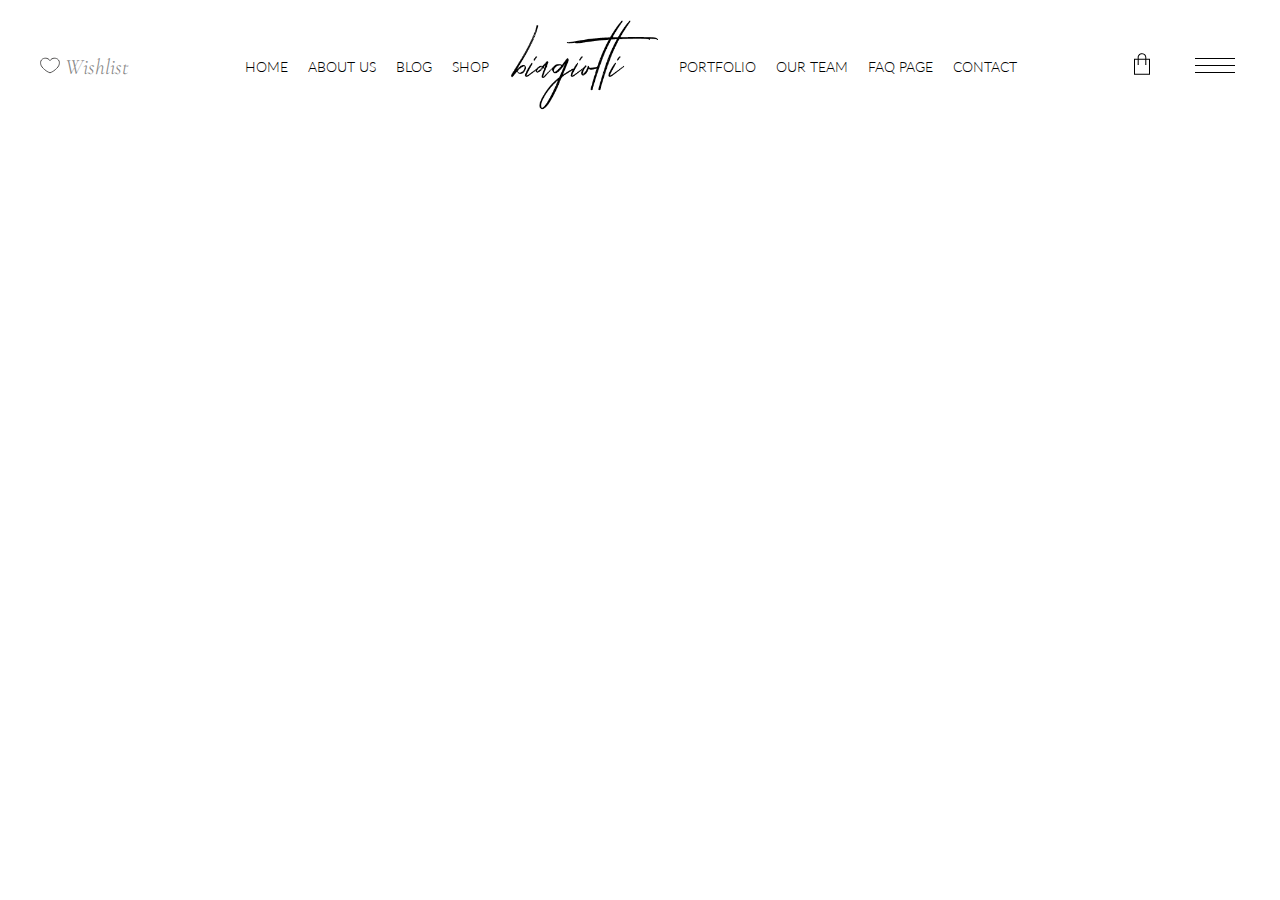
==== about.html @ 4d072e86 "add same structure in all pages" ====
<!DOCTYPE html>
<html lang="en">
  <head>
    <meta charset="UTF-8" />
    <meta name="viewport" content="width=device-width, initial-scale=1.0" />
    <link
      rel="shortcut icon"
      href="https://biagiotti.qodeinteractive.com/elementor/wp-content/uploads/2019/09/cropped-Favikon6-32x32.png"
      type="image/x-icon"
    />
    <link rel="preconnect" href="https://fonts.googleapis.com" />
    <link rel="preconnect" href="https://fonts.gstatic.com" crossorigin />
    <link
      href="https://fonts.googleapis.com/css2?family=Lato:ital,wght@0,100;0,300;0,400;0,700;0,900;1,100;1,300;1,400;1,700;1,900&display=swap"
      rel="stylesheet"
    />
    <link
      href="https://fonts.googleapis.com/css2?family=Cormorant:ital,wght@0,300..700;1,300..700&display=swap"
      rel="stylesheet"
    />
    <link
      rel="stylesheet"
      href="https://cdnjs.cloudflare.com/ajax/libs/font-awesome/6.5.2/css/all.min.css"
      integrity="sha512-SnH5WK+bZxgPHs44uWIX+LLJAJ9/2PkPKZ5QiAj6Ta86w+fsb2TkcmfRyVX3pBnMFcV7oQPJkl9QevSCWr3W6A=="
      crossorigin="anonymous"
      referrerpolicy="no-referrer"
    />
    <link rel="stylesheet" href="./assets/css/style.css" />
    <title>Biagiotti - Beauty and Cosmetics Shop</title>
  </head>
  <body>
    <div class="responsive-navbar">
      <div class="logo">
        <img class="logo" src="./assets/images/logo.png" alt="" />
      </div>
      <div class="menu-logo">
        <svg width="50px" height="20px" viewBox="0 0 50 20">
          <rect x="5" y="3" width="40" height="1"></rect>
          <rect x="5" y="10" width="40" height="1"></rect>
          <rect x="5" y="17" width="40" height="1"></rect>
        </svg>
      </div>
    </div>
    <div class="responsive-menu">
      <ul class="responsive-content">
        <div class="close-responsive-menu">
          <i class="fa-solid fa-x" style="color: #838383"></i>
        </div>
        <li><a href="./index.html">Home</a></li>
        <li><a href="./about.html">About Us</a></li>
        <li><a href="./blog.html">Blog</a></li>
        <li><a href="./shop.html">Shop</a></li>
        <li><a href="./portfolio.html">Portfolio</a></li>
        <li><a href="./ourteam.html">Our Team</a></li>
        <li><a href="./faqpage.html">Faq Page</a></li>
        <li><a href="./contact.html">Contact</a></li>
      </ul>
    </div>
    <header>
      <div class="wishlist">
        <a href="./wishlist.html">
          <svg
            width="19.902px"
            height="17px"
            viewBox="2.509 5.441 19.902 15.583"
            fill="none"
            class="heart"
          >
            <path
              stroke="#4F4E4E"
              d="M12.5,20.514c-2.217-0.705-4.058-2.137-4.058-2.137  c-1.704-1.273-2.892-2.516-2.892-2.516c-0.708-0.699-1.3-1.494-1.753-2.385c-0.708-1.389-0.971-3.06-0.464-4.563  C3.982,6.993,5.958,6.29,5.958,6.29c1.351-0.485,3.188-0.513,4.595,0.244C11.96,7.291,12.5,8.482,12.5,8.482  s0.541-1.191,1.945-1.949c1.409-0.757,3.245-0.729,4.598-0.244c0,0,1.975,0.703,2.623,2.624c0.508,1.503,0.244,3.174-0.465,4.563  c-0.452,0.891-1.044,1.686-1.752,2.385c0,0-1.188,1.242-2.893,2.516C16.557,18.377,14.717,19.809,12.5,20.514z"
            ></path>
          </svg>
          Wishlist</a
        >
      </div>
      <nav>
        <ul>
          <li><a href="./index.html">Home</a></li>
          <li><a href="./about.html">About Us</a></li>
          <li><a href="./blog.html">Blog</a></li>
          <li><a href="./shop.html">Shop</a></li>
          <li>
            <img class="logo" src="./assets/images/logo.png" alt="" />
          </li>
          <li><a href="./portfolio.html">Portfolio</a></li>
          <li><a href="./ourteam.html">Our Team</a></li>
          <li><a href="./faqpage.html">Faq Page</a></li>
          <li><a href="./contact.html">Contact</a></li>
        </ul>
      </nav>
      <div class="cart-menu">
        <ul>
          <li>
            <a href="./cart.html">
              <svg width="16px" height="22px" viewBox="2 1.844 16 21.561">
                <path
                  d="M14.295,7.404v-1.51c0-0.041-0.05-4.05-4.342-4.05c-3.092,0-4.139,2.505-4.263,3.875v1.685H2v16h16v-16H14.295z
                     M6.688,5.765c0.011-0.119,0.303-2.921,3.265-2.921c3.227,0,3.34,2.739,3.342,3.05v1.51H6.688V5.765z M17,22.404H3v-14h2.69v4
                    c-0.133,0.13-0.216,0.311-0.216,0.512c0,0.396,0.321,0.717,0.716,0.717c0.396,0,0.717-0.32,0.717-0.717
                    c0-0.201-0.083-0.382-0.217-0.512l-0.001-4h6.606v4c-0.133,0.13-0.217,0.311-0.217,0.512c0,0.396,0.32,0.717,0.717,0.717
                    c0.395,0,0.717-0.32,0.717-0.717c0-0.201-0.084-0.381-0.217-0.512v-4H17V22.404z"
                ></path>
              </svg>
            </a>
          </li>
          <li>
            <a class="open-menu" href="#menu">
              <svg width="50px" height="20px" viewBox="0 0 50 20">
                <rect x="5" y="3" width="40" height="1"></rect>
                <rect x="5" y="10" width="40" height="1"></rect>
                <rect x="5" y="17" width="40" height="1"></rect>
              </svg>
            </a>
          </li>
        </ul>
      </div>
    </header>
    <div class="sidebar">
      <div class="sidebar-content">
        <div class="x-logo">
          <i class="fa-solid fa-x" style="color: #ffffff"></i>
        </div>
        <div class="logo-white">
          <img src="./assets/images/logo_white.png" alt="" />
        </div>
        <p>
          At vero eos et accusamus et iusto odio dignissimos qui blanditiis
          praesentium voluptatum.
        </p>
        <div class="icons">
          <a href="#facebook">
            <i class="fa-brands fa-facebook-f" style="color: #ffffff"></i
          ></a>
          <a href="#twitter"
            ><i class="fa-brands fa-twitter" style="color: #ffffff"></i
          ></a>
          <a href="#instagram"
            ><i class="fa-brands fa-instagram" style="color: #ffffff"></i
          ></a>
          <a href="#pinterest"
            ><i class="fa-brands fa-pinterest" style="color: #ffffff"></i
          ></a>
        </div>
        <div class="collections-text">
          <p>COLLECTIONS</p>
          <ul>
            <li><a href="./blog.html">Organic Collections</a></li>
            <li><a href="./blog.html">ABCDEH Beauty - Forever Young</a></li>
            <li><a href="./blog.html">Pure Skin Solutions</a></li>
          </ul>
        </div>
      </div>
    </div>
    <script src="./assets/js/script.js"></script>
  </body>
</html>
---- assets/css/style.css ----
* {
  margin: 0;
  padding: 0;
  box-sizing: border-box;
}
/* responsive navbar */
.responsive-navbar {
  display: none;
}
.responsive-menu {
  transition: 1s all;
  height: 100vh;
  width: 0;
  background-color: #000;
  position: fixed;
  top: 0;
  left: 0;
  right: 0;
  display: flex;
  justify-content: center;
  align-items: center;
  .close-responsive-menu {
    position: absolute;
    right: 50px;
    top: 25px;
    font-size: 35px;
  }
  ul {
    display: none;
    li {
      list-style: none;
      text-align: center;
      .logo {
        width: 150px;
      }
      a {
        font-family: "Lato", serif;
        font-weight: 400;
        text-decoration: none;
        color: #4f4e4e;
        font-size: 20px;
        text-transform: uppercase;
        position: relative;
        line-height: 40px;
        &::after {
          transition: 0.5s all;
          position: absolute;
          top: 100%;
          left: 0;
          content: " ";
          background-color: #4f4e4e;
          height: 1px;
          width: 0px;
        }
        &:hover::after {
          position: absolute;
          top: 100%;
          left: 0;
          content: " ";
          background-color: #4f4e4e;
          height: 1px;
          width: 100%;
        }
      }
    }
  }
}

/* header css */
header {
  display: flex;
  justify-content: space-between;
  align-items: center;
  padding: 20px 40px;
  .wishlist {
    a {
      font-family: "Cormorant", serif;
      font-style: italic;
      font-weight: 100;
      text-decoration: none;
      color: #838383;
      font-size: 22px;
      .heart path {
        fill: #fff;
        transition: all 0.25s ease-in-out;
      }

      &:hover path {
        fill: #4f4e4e;
      }
    }
  }
  nav {
    ul {
      display: flex;
      justify-content: space-between;
      align-items: center;
      gap: 20px;
      li {
        list-style: none;
        .logo {
          width: 150px;
        }
        a {
          font-family: "Lato", serif;
          font-weight: 300;
          text-decoration: none;
          color: black;
          font-size: 14px;
          text-transform: uppercase;
          position: relative;
          &::after {
            transition: 0.5s all;
            position: absolute;
            top: 100%;
            left: 0;
            content: " ";
            background-color: #000;
            height: 1px;
            width: 0px;
          }
          &:hover::after {
            position: absolute;
            top: 100%;
            left: 0;
            content: " ";
            background-color: #000;
            height: 1px;
            width: 100%;
          }
        }
      }
    }
  }
  .cart-menu {
    ul {
      display: flex;
      justify-content: space-between;
      align-items: center;
      gap: 40px;
      li {
        list-style: none;
        a {
          text-decoration: none;
          color: black;
          font-size: 25px;
        }
      }
    }
  }
}

/* sidebar css */
.sidebar {
  position: fixed;
  top: 0;
  right: 0;
  background-color: #000;
  height: 100vh;
  width: 0px;
  display: flex;
  align-items: center;
  flex-direction: column;
  padding: 0;
  overflow: hidden;
  transition: 1s all;
  .sidebar-content {
    display: none;
    position: relative;
    .x-logo {
      cursor: pointer;
      position: absolute;
      top: 47px;
      right: 32px;
      i {
        font-size: 35px;
      }
    }
    .logo-white {
      display: flex;
      justify-content: center;
      align-items: center;
      padding-top: 100px;
      img {
        width: 150px;
      }
    }
    p {
      padding-top: 50px;
      font-family: "Cormorant", serif;
      font-style: italic;
      font-weight: 700;
      color: #838383;
      font-size: 22px;
      text-align: center;
      width: 500px;
    }
    .icons {
      padding: 30px 0 0 0;
      display: flex;
      justify-content: center;
      align-items: center;
      gap: 20px;
      a {
        border: 1px solid #838383;
        text-decoration: none;
        transition: 0.5s all;
        i {
          width: 40px;
          height: 40px;
          display: flex;
          justify-content: center;
          align-items: center;
        }
        &:hover {
          border-color: #fff;
        }
      }
    }
    .collections-text {
      p {
        font-family: "Lato", serif;
        color: #fff;
        font-weight: 300;
        padding-bottom: 20px;
      }
      ul {
        text-align: center;
        line-height: 35px;
        li {
          list-style: none;
          font-family: "Cormorant", serif;
          font-style: italic;
          font-weight: 700;
          a {
            transition: 0.5s all;
            color: #838383;
            font-size: 18px;
            text-decoration: none;
            &:hover {
              color: #fff;
            }
          }
        }
      }
    }
  }
}

@media only screen and (max-width: 768px) {
  .responsive-navbar {
    display: block;
    display: flex;
    justify-content: space-between;
    padding: 10px 40px;
    align-items: center;
    border-bottom: 1px solid #838383;
    .logo {
      img {
        width: 100px;
      }
    }
  }
  header {
    display: none;
  }
}
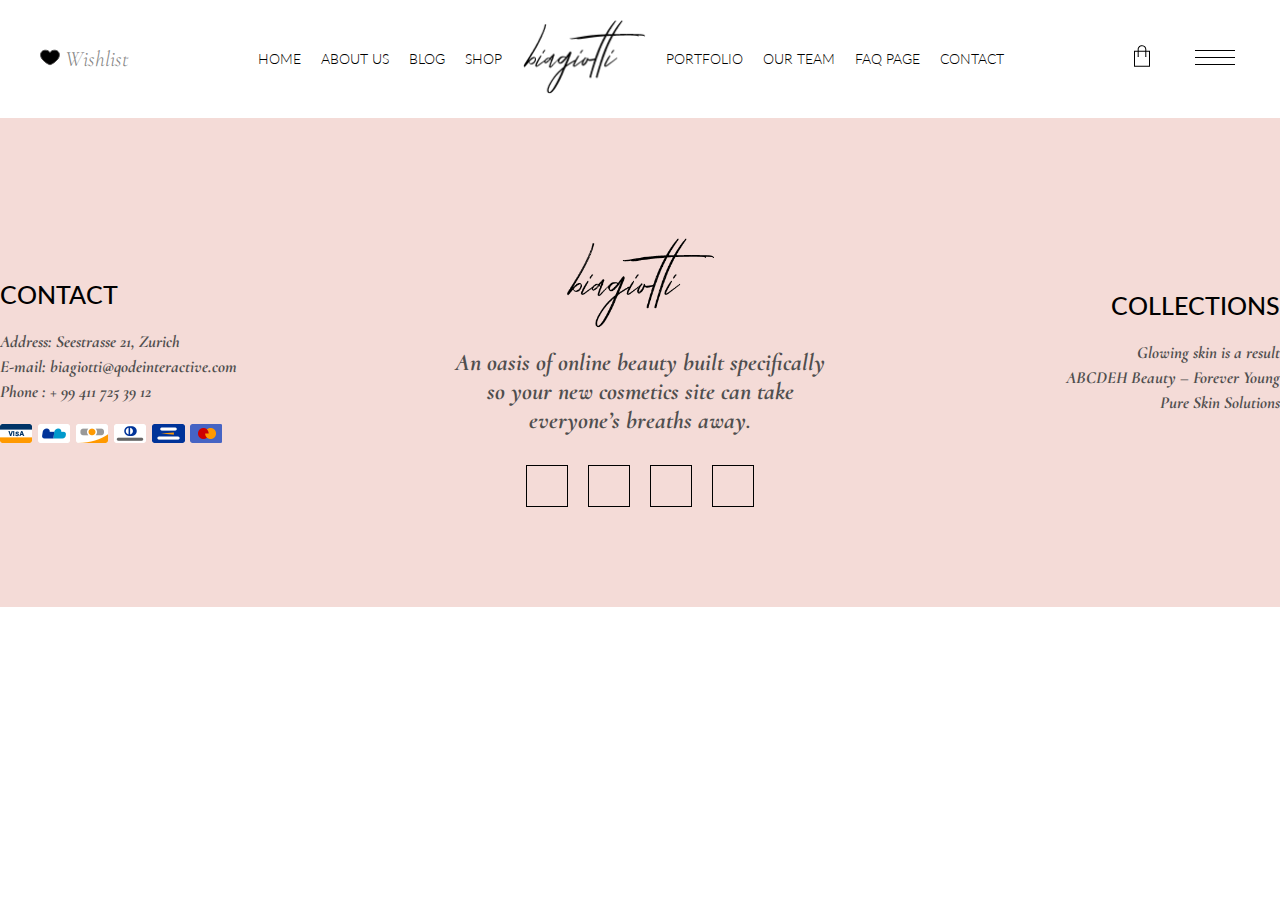
==== commit 8b4febc7: "completed home page and added footer in all pages" ====
--- a/about.html
+++ b/about.html
@@ -152,6 +152,42 @@
         </div>
       </div>
     </div>
+    <footer>
+      <div class="container">
+        <div class="left">
+          <p>CONTACT</p>
+          <div>
+            <span>Address: Seestrasse 21, Zurich</span>
+            <a href="mailto:biagiotti@qodeinteractive.com"
+              >E-mail: biagiotti@qodeinteractive.com</a
+            >
+            <a href="tel:123456">Phone : + 99 411 725 39 12</a>
+          </div>
+          <img src="./assets/images/footer-img-1.png" alt="" />
+        </div>
+        <div class="middle">
+          <img src="./assets/images/logo.png" alt="" />
+          <p>
+            An oasis of online beauty built specifically so your new cosmetics
+            site can take everyone’s breaths away.
+          </p>
+          <div class="icons">
+            <a href="#facebook"> <i class="fa-brands fa-facebook-f"></i></a>
+            <a href="#twitter"><i class="fa-brands fa-twitter"></i></a>
+            <a href="#instagram"><i class="fa-brands fa-instagram"></i></a>
+            <a href="#pinterest"><i class="fa-brands fa-pinterest"></i></a>
+          </div>
+        </div>
+        <div class="right">
+          <p>COLLECTIONS</p>
+          <div>
+            <span>Glowing skin is a result</span>
+            <span>ABCDEH Beauty – Forever Young</span>
+            <span>Pure Skin Solutions</span>
+          </div>
+        </div>
+      </div>
+    </footer>
     <script src="./assets/js/script.js"></script>
   </body>
 </html>
--- a/assets/css/style.css
+++ b/assets/css/style.css
@@ -3,16 +3,20 @@
   padding: 0;
   box-sizing: border-box;
 }
+html {
+  scroll-behavior: smooth;
+}
 /* responsive navbar */
 .responsive-navbar {
   display: none;
 }
 .responsive-menu {
   transition: 1s all;
-  height: 100vh;
+  height: 100%;
   width: 0;
   background-color: #000;
   position: fixed;
+  z-index: 90;
   top: 0;
   left: 0;
   right: 0;
@@ -72,6 +76,10 @@
   justify-content: space-between;
   align-items: center;
   padding: 20px 40px;
+  transition: 1s all;
+  z-index: 50;
+  background-color: #fff;
+  width: 100%;
   .wishlist {
     a {
       font-family: "Cormorant", serif;
@@ -81,12 +89,12 @@
       color: #838383;
       font-size: 22px;
       .heart path {
-        fill: #fff;
+        fill: #000;
         transition: all 0.25s ease-in-out;
       }
 
       &:hover path {
-        fill: #4f4e4e;
+        fill: #838383;
       }
     }
   }
@@ -99,7 +107,7 @@
       li {
         list-style: none;
         .logo {
-          width: 150px;
+          width: 124px;
         }
         a {
           font-family: "Lato", serif;
@@ -153,6 +161,7 @@
 /* sidebar css */
 .sidebar {
   position: fixed;
+  z-index: 80;
   top: 0;
   right: 0;
   background-color: #000;
@@ -247,8 +256,149 @@
   }
 }
 
+/* footer */
+footer {
+  background-color: #f4dbd7;
+  .container {
+    display: flex;
+    justify-content: space-around;
+    align-items: center;
+    padding: 100px 0;
+    .left {
+      width: 100%;
+      p {
+        color: #000;
+        font-family: "Lato", serif;
+        font-size: 25px;
+        font-weight: 500;
+      }
+      div {
+        padding: 20px 0;
+        display: flex;
+        flex-direction: column;
+        span,
+        a {
+          color: #4f4e4e;
+          font-family: "Cormorant", serif;
+          font-size: 17px;
+          font-weight: 700;
+          font-style: italic;
+          text-decoration: none;
+          transition: 0.5s all;
+          line-height: 25px;
+          &:hover {
+            color: #fff;
+            cursor: pointer;
+          }
+        }
+      }
+    }
+    .middle {
+      width: 100%;
+      display: flex;
+      align-items: center;
+      justify-content: center;
+      flex-direction: column;
+      img {
+        width: 150px;
+        margin: 20px 0;
+      }
+      p {
+        color: #4f4e4e;
+        font-family: "Cormorant", serif;
+        font-size: 24px;
+        font-weight: 700;
+        font-style: italic;
+        text-decoration: none;
+        width: 370px;
+        text-align: center;
+      }
+      .icons {
+        padding: 30px 0 0 0;
+        display: flex;
+        justify-content: center;
+        align-items: center;
+        gap: 20px;
+        a {
+          border: 1px solid #000;
+          text-decoration: none;
+          i {
+            width: 40px;
+            transition: 0.5s all;
+            height: 40px;
+            display: flex;
+            justify-content: center;
+            align-items: center;
+            color: #000;
+          }
+          &:hover {
+            i {
+              color: #fff;
+              background-color: #000;
+            }
+          }
+        }
+      }
+    }
+    .right {
+      width: 100%;
+      display: flex;
+      flex-direction: column;
+      align-items: flex-end;
+      p {
+        color: #000;
+        font-family: "Lato", serif;
+        font-size: 25px;
+        font-weight: 500;
+      }
+      div {
+        padding: 20px 0;
+        display: flex;
+        flex-direction: column;
+        align-items: flex-end;
+        span {
+          color: #4f4e4e;
+          font-family: "Cormorant", serif;
+          font-size: 17px;
+          font-weight: 700;
+          font-style: italic;
+          text-decoration: none;
+          transition: 0.5s all;
+          line-height: 25px;
+          &:hover {
+            color: #fff;
+            cursor: pointer;
+          }
+        }
+      }
+    }
+  }
+}
+
+/* scroll up */
+.scroll-up-btn {
+  display: none;
+  position: fixed;
+  bottom: 10px;
+  right: 10px;
+  border: 1px solid #000;
+  background-color: transparent;
+  width: 60px;
+  height: 60px;
+  font-size: 25px;
+  transition: 0.5s all;
+  &:hover {
+    cursor: pointer;
+    color: #fff;
+    background-color: #000;
+  }
+}
+
 @media only screen and (max-width: 768px) {
   .responsive-navbar {
+    z-index: 60;
+    width: 100%;
+    background-color: #fff;
     display: block;
     display: flex;
     justify-content: space-between;
@@ -264,4 +414,22 @@
   header {
     display: none;
   }
-}
+  footer {
+    .container {
+      padding: 20px 0;
+      flex-direction: column;
+      .left,
+      .middle,
+      .right {
+        text-align: center;
+        align-items: center;
+        padding: 20px 0;
+      }
+      .right {
+        div {
+          align-items: center;
+        }
+      }
+    }
+  }
+}
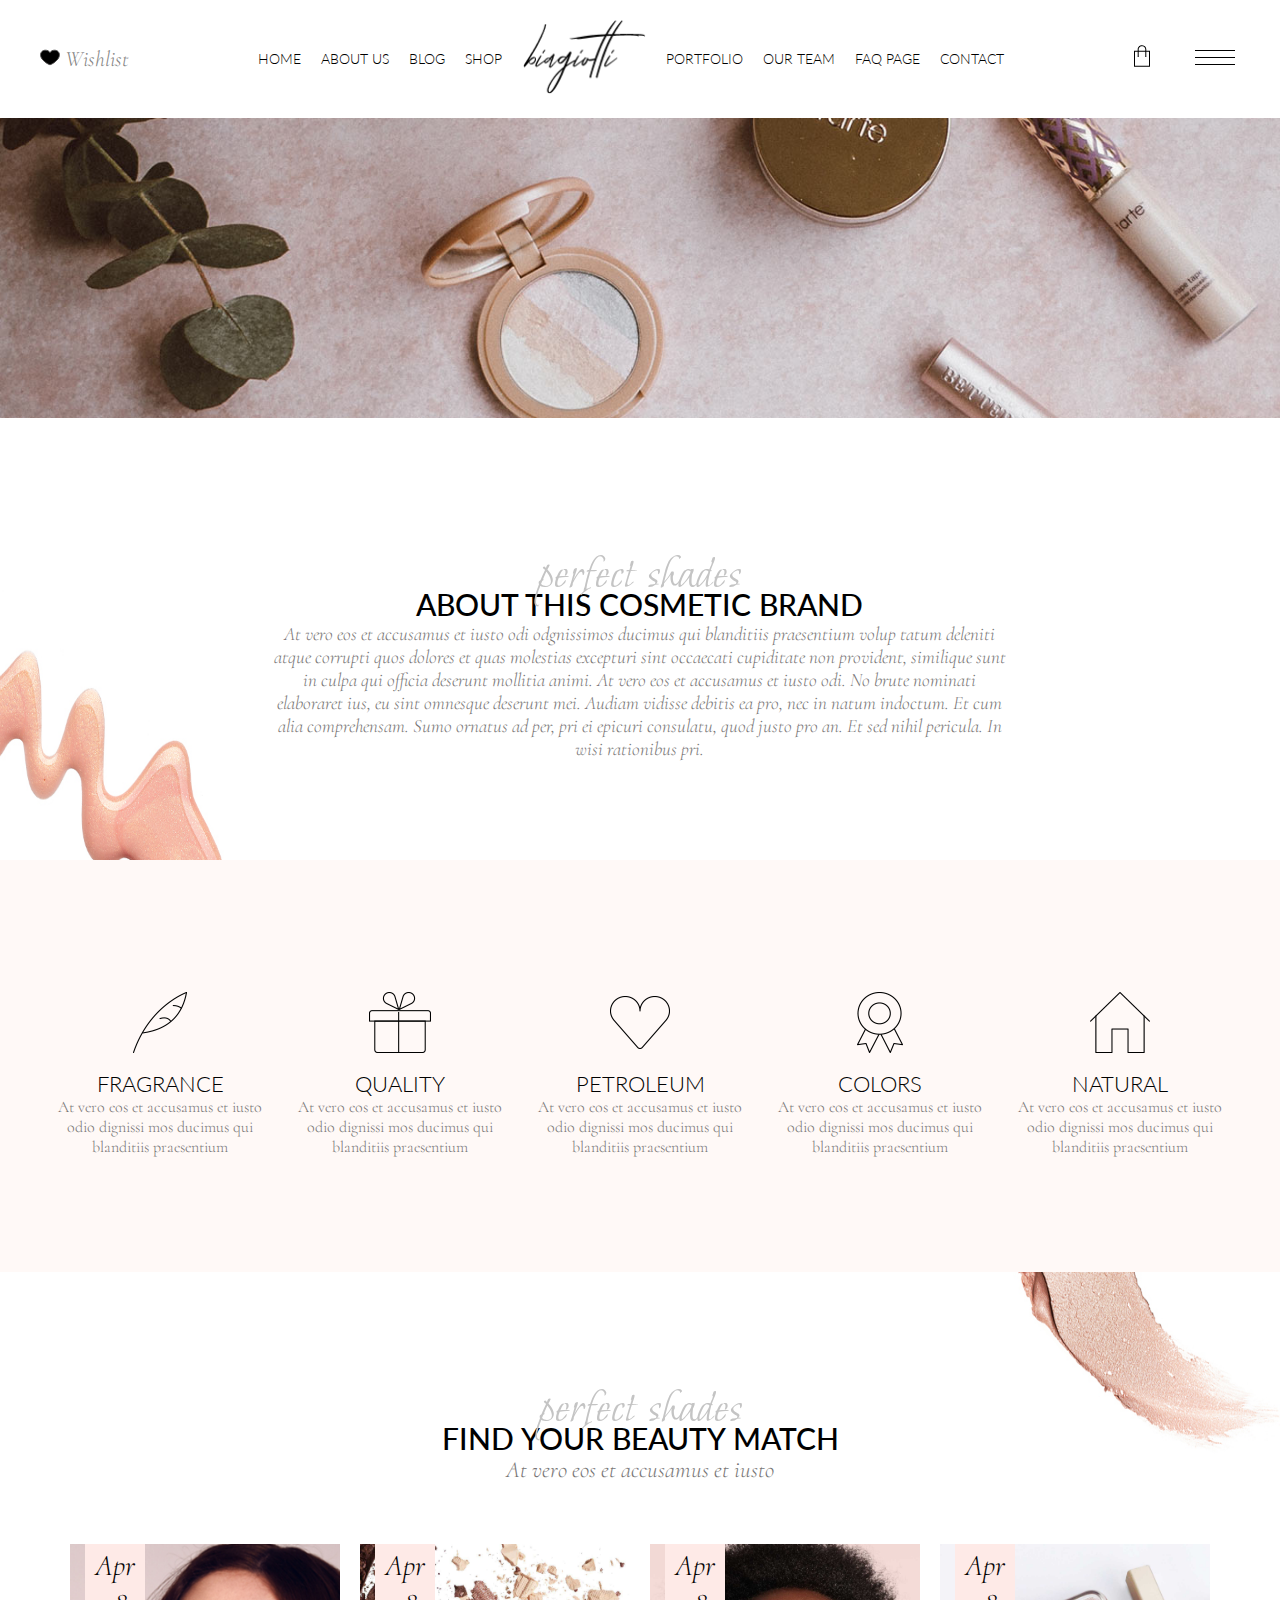
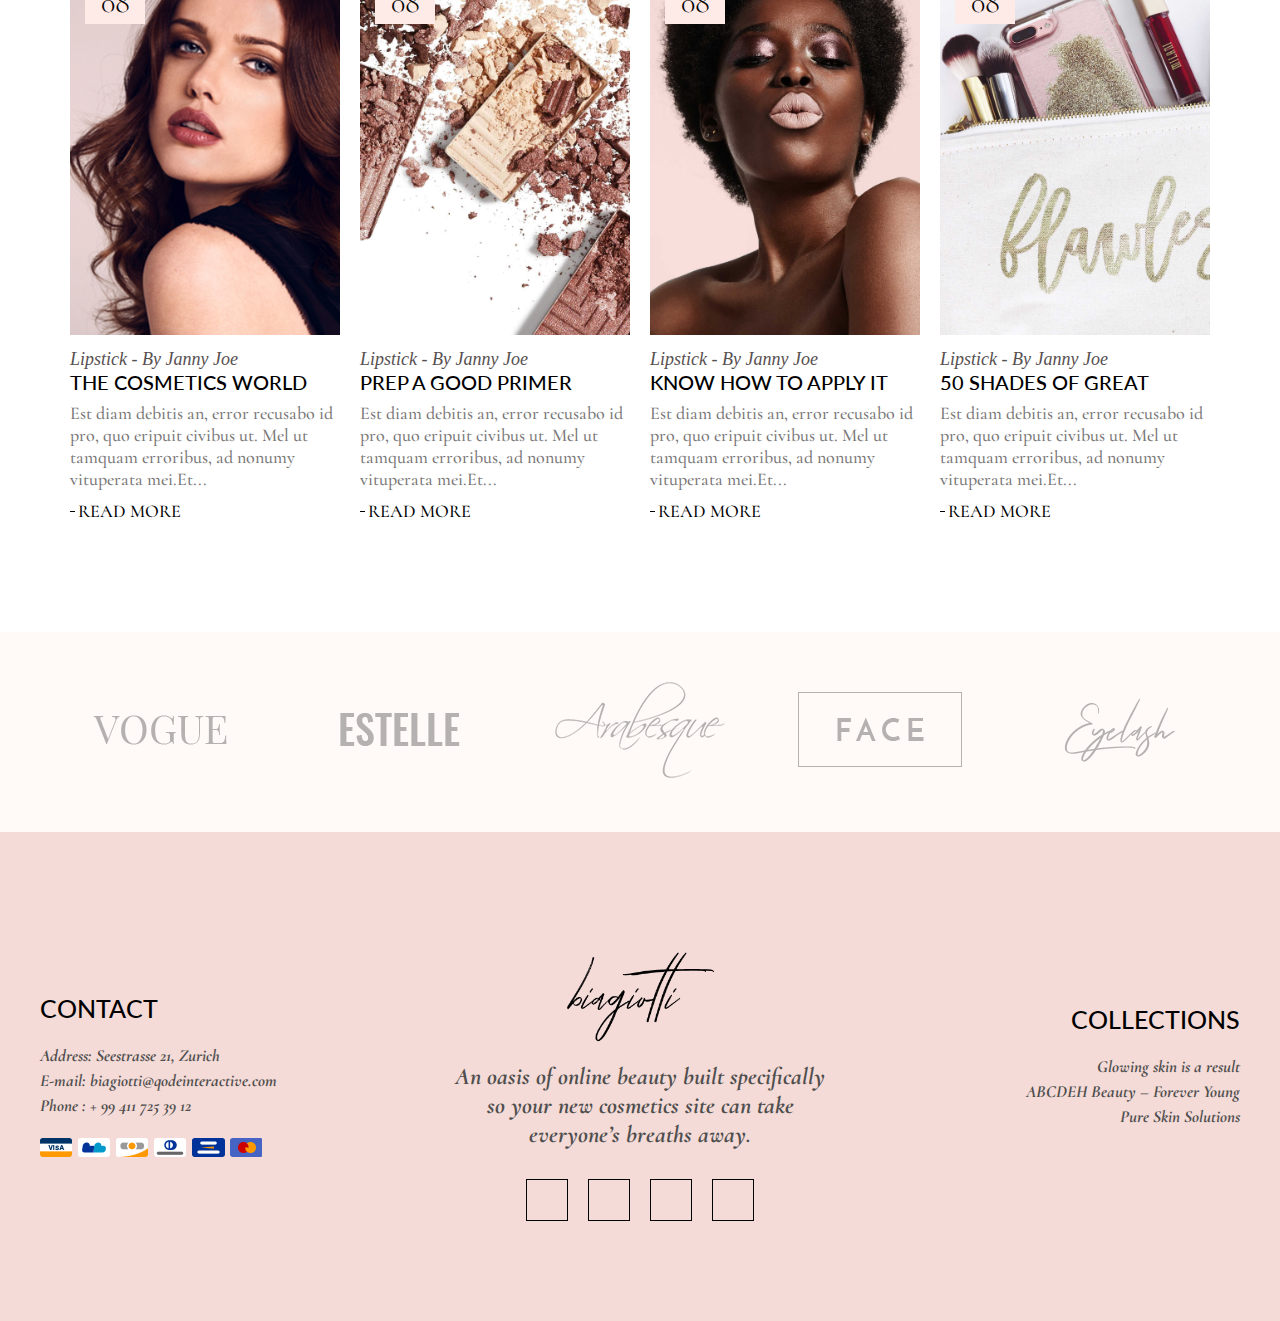
==== commit d9bd5deb: "complete About Us page" ====
--- a/about.html
+++ b/about.html
@@ -25,8 +25,17 @@
       crossorigin="anonymous"
       referrerpolicy="no-referrer"
     />
+    <link
+      href="https://fonts.googleapis.com/css2?family=Dancing+Script:wght@400..700&display=swap"
+      rel="stylesheet"
+    />
+    <link
+      href="https://fonts.googleapis.com/css2?family=Moon+Dance&display=swap"
+      rel="stylesheet"
+    />
     <link rel="stylesheet" href="./assets/css/style.css" />
-    <title>Biagiotti - Beauty and Cosmetics Shop</title>
+    <link rel="stylesheet" href="./assets/css/about.css" />
+    <title>About Us - Biagiotti</title>
   </head>
   <body>
     <div class="responsive-navbar">
@@ -152,6 +161,204 @@
         </div>
       </div>
     </div>
+    <div class="main-section">
+      <div class="top"></div>
+      <div class="bottom">
+        <div class="head">
+          <span>perfect shades</span>
+          <p class="heading">ABOUT THIS COSMETIC BRAND</p>
+          <p class="text">
+            At vero eos et accusamus et iusto odi odgnissimos ducimus qui
+            blanditiis praesentium volup tatum deleniti atque corrupti quos
+            dolores et quas molestias excepturi sint occaecati cupiditate non
+            provident, similique sunt in culpa qui officia deserunt mollitia
+            animi. At vero eos et accusamus et iusto odi. No brute nominati
+            elaboraret ius, eu sint omnesque deserunt mei. Audiam vidisse
+            debitis ea pro, nec in natum indoctum. Et cum alia comprehensam.
+            Sumo ornatus ad per, pri ei epicuri consulatu, quod justo pro an. Et
+            sed nihil pericula. In wisi rationibus pri.
+          </p>
+        </div>
+      </div>
+    </div>
+    <div class="icons-section">
+      <div class="container">
+        <div class="icon-card">
+          <img src="./assets/images/m-h-icon-front-1.png" alt="" />
+          <div class="text">
+            <p>FRAGRANCE</p>
+            <span
+              >At vero eos et accusamus et iusto odio dignissi mos ducimus qui
+              blanditiis praesentium
+            </span>
+          </div>
+        </div>
+        <div class="icon-card">
+          <img src="./assets/images/m-h-icon-front-2.png" alt="" />
+          <div class="text">
+            <p>QUALITY</p>
+            <span
+              >At vero eos et accusamus et iusto odio dignissi mos ducimus qui
+              blanditiis praesentium
+            </span>
+          </div>
+        </div>
+        <div class="icon-card">
+          <img src="./assets/images/m-h-icon-front-3.png" alt="" />
+          <div class="text">
+            <p>PETROLEUM</p>
+            <span
+              >At vero eos et accusamus et iusto odio dignissi mos ducimus qui
+              blanditiis praesentium
+            </span>
+          </div>
+        </div>
+        <div class="icon-card">
+          <img src="./assets/images/m-h-icon-front-4.png" alt="" />
+          <div class="text">
+            <p>COLORS</p>
+            <span
+              >At vero eos et accusamus et iusto odio dignissi mos ducimus qui
+              blanditiis praesentium
+            </span>
+          </div>
+        </div>
+        <div class="icon-card">
+          <img src="./assets/images/m-h-icon-front-5.png" alt="" />
+          <div class="text">
+            <p>NATURAL</p>
+            <span
+              >At vero eos et accusamus et iusto odio dignissi mos ducimus qui
+              blanditiis praesentium
+            </span>
+          </div>
+        </div>
+      </div>
+    </div>
+    <div class="find-beauty">
+      <div class="container">
+        <div class="head">
+          <span>perfect shades</span>
+          <p class="heading">FIND YOUR BEAUTY MATCH</p>
+          <p class="text">At vero eos et accusamus et iusto</p>
+        </div>
+        <div class="cards">
+          <div class="card">
+            <div class="photo">
+              <div class="date">
+                <p>Apr</p>
+                08
+              </div>
+              <img src="./assets/images/m-h-blog-img-1.jpg" alt="" />
+            </div>
+            <div class="content">
+              <p class="first-text">Lipstick - By Janny Joe</p>
+              <p class="second-text">THE COSMETICS WORLD</p>
+              <span
+                >Est diam debitis an, error recusabo id pro, quo eripuit civibus
+                ut. Mel ut tamquam erroribus, ad nonumy vituperata mei.Et...
+              </span>
+              <br />
+
+              <button>
+                <div></div>
+                READ MORE
+              </button>
+            </div>
+          </div>
+          <div class="card">
+            <div class="photo">
+              <div class="date">
+                <p>Apr</p>
+                08
+              </div>
+              <img src="./assets/images/m-h-blog-img-2.jpg" alt="" />
+            </div>
+            <div class="content">
+              <p class="first-text">Lipstick - By Janny Joe</p>
+              <p class="second-text">PREP A GOOD PRIMER</p>
+              <span
+                >Est diam debitis an, error recusabo id pro, quo eripuit civibus
+                ut. Mel ut tamquam erroribus, ad nonumy vituperata mei.Et...
+              </span>
+              <br />
+              <button>
+                <div></div>
+                READ MORE
+              </button>
+            </div>
+          </div>
+          <div class="card">
+            <div class="photo">
+              <div class="date">
+                <p>Apr</p>
+                08
+              </div>
+              <img src="./assets/images/m-h-blog-img-3.jpg" alt="" />
+            </div>
+            <div class="content">
+              <p class="first-text">Lipstick - By Janny Joe</p>
+              <p class="second-text">KNOW HOW TO APPLY IT</p>
+              <span
+                >Est diam debitis an, error recusabo id pro, quo eripuit civibus
+                ut. Mel ut tamquam erroribus, ad nonumy vituperata mei.Et...
+              </span>
+              <br />
+              <button>
+                <div></div>
+                READ MORE
+              </button>
+            </div>
+          </div>
+          <div class="card">
+            <div class="photo">
+              <div class="date">
+                <p>Apr</p>
+                08
+              </div>
+              <img src="./assets/images/m-h-blog-img-4.jpg" alt="" />
+            </div>
+            <div class="content">
+              <p class="first-text">Lipstick - By Janny Joe</p>
+              <p class="second-text">50 SHADES OF GREAT</p>
+              <span
+                >Est diam debitis an, error recusabo id pro, quo eripuit civibus
+                ut. Mel ut tamquam erroribus, ad nonumy vituperata mei.Et...
+              </span>
+              <br />
+              <button>
+                <div></div>
+                READ MORE
+              </button>
+            </div>
+          </div>
+        </div>
+      </div>
+    </div>
+    <div class="logo-section">
+      <div class="container">
+        <div class="logos">
+          <img class="first" src="./assets/images/m-h-client-1.png" alt="" />
+          <img class="second" src="./assets/images/m-h-client-h1.png" alt="" />
+        </div>
+        <div class="logos">
+          <img class="first" src="./assets/images/m-h-client-4.png" alt="" />
+          <img class="second" src="./assets/images/m-h-client-h4.png" alt="" />
+        </div>
+        <div class="logos">
+          <img class="first" src="./assets/images/m-h-client-5.png" alt="" />
+          <img class="second" src="./assets/images/m-h-client-h5.png" alt="" />
+        </div>
+        <div class="logos">
+          <img class="first" src="./assets/images/m-h-client-7.png" alt="" />
+          <img class="second" src="./assets/images/m-h-client-h7.png" alt="" />
+        </div>
+        <div class="logos">
+          <img class="first" src="./assets/images/m-h-client-8.png" alt="" />
+          <img class="second" src="./assets/images/m-h-client-h8.png" alt="" />
+        </div>
+      </div>
+    </div>
     <footer>
       <div class="container">
         <div class="left">
@@ -188,6 +395,9 @@
         </div>
       </div>
     </footer>
+    <button class="scroll-up-btn">
+      <i class="fa-solid fa-chevron-up"></i>
+    </button>
     <script src="./assets/js/script.js"></script>
   </body>
 </html>
--- a/assets/css/style.css
+++ b/assets/css/style.css
@@ -3,9 +3,14 @@
   padding: 0;
   box-sizing: border-box;
 }
+.container {
+  max-width: 1200px;
+  margin: 0 auto;
+}
 html {
   scroll-behavior: smooth;
 }
+
 /* responsive navbar */
 .responsive-navbar {
   display: none;
--- a/assets/css/about.css
+++ b/assets/css/about.css
@@ -0,0 +1,261 @@
+/* Main section */
+.main-section {
+  display: flex;
+  justify-content: center;
+  align-items: center;
+  flex-direction: column;
+  .top {
+    height: 300px;
+    background-image: url("../images/faq-title-area-6.jpg");
+    background-size: 100% 100%;
+    background-repeat: no-repeat;
+    background-size: cover;
+    width: 100%;
+  }
+  .bottom {
+    display: flex;
+    justify-content: center;
+    align-items: center;
+    flex-direction: column;
+    background-image: url("../images/faq-title-area-7.jpg");
+    background-repeat: no-repeat;
+    background-size: 100% 100%;
+    .head {
+      text-align: center;
+      width: 58%;
+      padding: 100px 0;
+      span {
+        font-size: 50px;
+        font-family: "Moon Dance", cursive;
+        font-weight: 100;
+        color: #c4c4c4;
+        position: relative;
+        top: 20px;
+      }
+      .heading {
+        font-family: "Lato", serif;
+        font-weight: 500;
+        color: #000;
+        font-size: 30px;
+      }
+      .text {
+        font-family: "Cormorant", serif;
+        font-weight: 100;
+        color: #777575;
+        font-style: italic;
+        font-size: 19px;
+      }
+    }
+  }
+}
+
+/* Icons section */
+.icons-section {
+  background-image: url("../images/m-h-background-4-1.jpg");
+  .container {
+    display: flex;
+    justify-content: center;
+    align-items: center;
+    flex-wrap: wrap;
+    padding: 100px 0;
+    .icon-card {
+      width: 240px;
+      padding: 15px;
+      display: flex;
+      justify-content: center;
+      align-items: center;
+      flex-direction: column;
+      .text {
+        text-align: center;
+        p {
+          font-size: 22px;
+          font-weight: 300;
+          color: #000;
+          font-family: "Lato", serif;
+        }
+        span {
+          font-family: "Cormorant", cursive;
+          font-weight: 100;
+          color: #777575;
+          font-size: 16px;
+        }
+      }
+    }
+  }
+}
+
+/* Find beauty section */
+.find-beauty {
+  background-image: url("../images/m-h-background-5-1.jpg");
+  background-size: 100% 100%;
+
+  display: flex;
+  justify-content: center;
+  .container {
+    padding: 80px 0;
+    .head {
+      text-align: center;
+      padding-bottom: 50px;
+      span {
+        font-size: 50px;
+        font-family: "Moon Dance", cursive;
+        font-weight: 100;
+        color: #c4c4c4;
+        position: relative;
+        top: 20px;
+      }
+      .heading {
+        font-family: "Lato", serif;
+        font-weight: 500;
+        color: #000;
+        font-size: 30px;
+      }
+      .text {
+        font-family: "Cormorant", serif;
+        font-weight: 100;
+        color: #777575;
+        font-style: italic;
+        font-size: 23px;
+      }
+    }
+    .cards {
+      display: flex;
+      justify-content: center;
+      align-items: center;
+      flex-wrap: wrap;
+      .card {
+        .photo {
+          position: relative;
+          &::after {
+            transition: 0.5s all;
+            content: "";
+            position: absolute;
+            width: 280px;
+            height: 0;
+            background: linear-gradient(
+              180deg,
+              rgba(0, 0, 0, 0) 0%,
+              rgba(255, 255, 255, 0.5) 100%
+            );
+            bottom: 0;
+            left: 0;
+          }
+
+          img {
+            width: 100%;
+            height: 100%;
+          }
+          .date {
+            position: absolute;
+            top: 0;
+            left: 15px;
+            width: 60px;
+            height: 80px;
+            background-color: #feeae7;
+            display: flex;
+            justify-content: center;
+            align-items: center;
+            flex-direction: column;
+            font-size: 30px;
+            font-weight: 100;
+            font-family: "Cormorant", serif;
+
+            P {
+              font-family: "Cormorant", serif;
+              font-style: italic;
+            }
+          }
+          &:hover {
+            cursor: pointer;
+          }
+        }
+
+        margin: 10px;
+        width: 270px;
+        .content {
+          padding: 10px 0;
+          .first-text {
+            font-family: "Mono Dance", serif;
+            color: #575050;
+            font-weight: 100;
+            font-size: 18px;
+            font-style: italic;
+          }
+          .second-text {
+            font-family: "Lato", serif;
+            font-weight: 500;
+            color: #000;
+            padding-bottom: 8px;
+            font-size: 20px;
+          }
+          span {
+            font-family: "Cormorant", serif;
+            font-weight: 500;
+            color: #777575;
+            font-size: 18px;
+          }
+          button {
+            color: #000;
+            font-family: "Cormorant", serif;
+            font-size: 18px;
+            text-decoration: none;
+            margin: 10px 0;
+            background: transparent;
+            border: none;
+            font-weight: 500;
+            display: flex;
+            align-items: center;
+            div {
+              margin-right: 3px;
+              width: 5px;
+              height: 1px;
+              background-color: #000;
+              transition: 0.5s all;
+            }
+            &:hover {
+              div {
+                width: 15px;
+              }
+              cursor: pointer;
+            }
+          }
+        }
+        &:hover {
+          .photo::after {
+            height: 250px;
+          }
+        }
+      }
+    }
+  }
+}
+
+/* Logo section */
+.logo-section {
+  padding: 50px 0;
+  background-image: url("../images/m-h-background-4-1.jpg");
+  background-position: center;
+  background-size: cover;
+  background-repeat: no-repeat;
+  .container {
+    display: flex;
+    justify-content: center;
+    align-items: center;
+    flex-wrap: wrap;
+    .logos {
+      height: 100px;
+      .second {
+        display: none;
+      }
+      &:hover {
+        .first {
+          display: none;
+        }
+        .second {
+          display: block;
+        }
+        cursor: pointer;
+      }
+    }
+  }
+}
